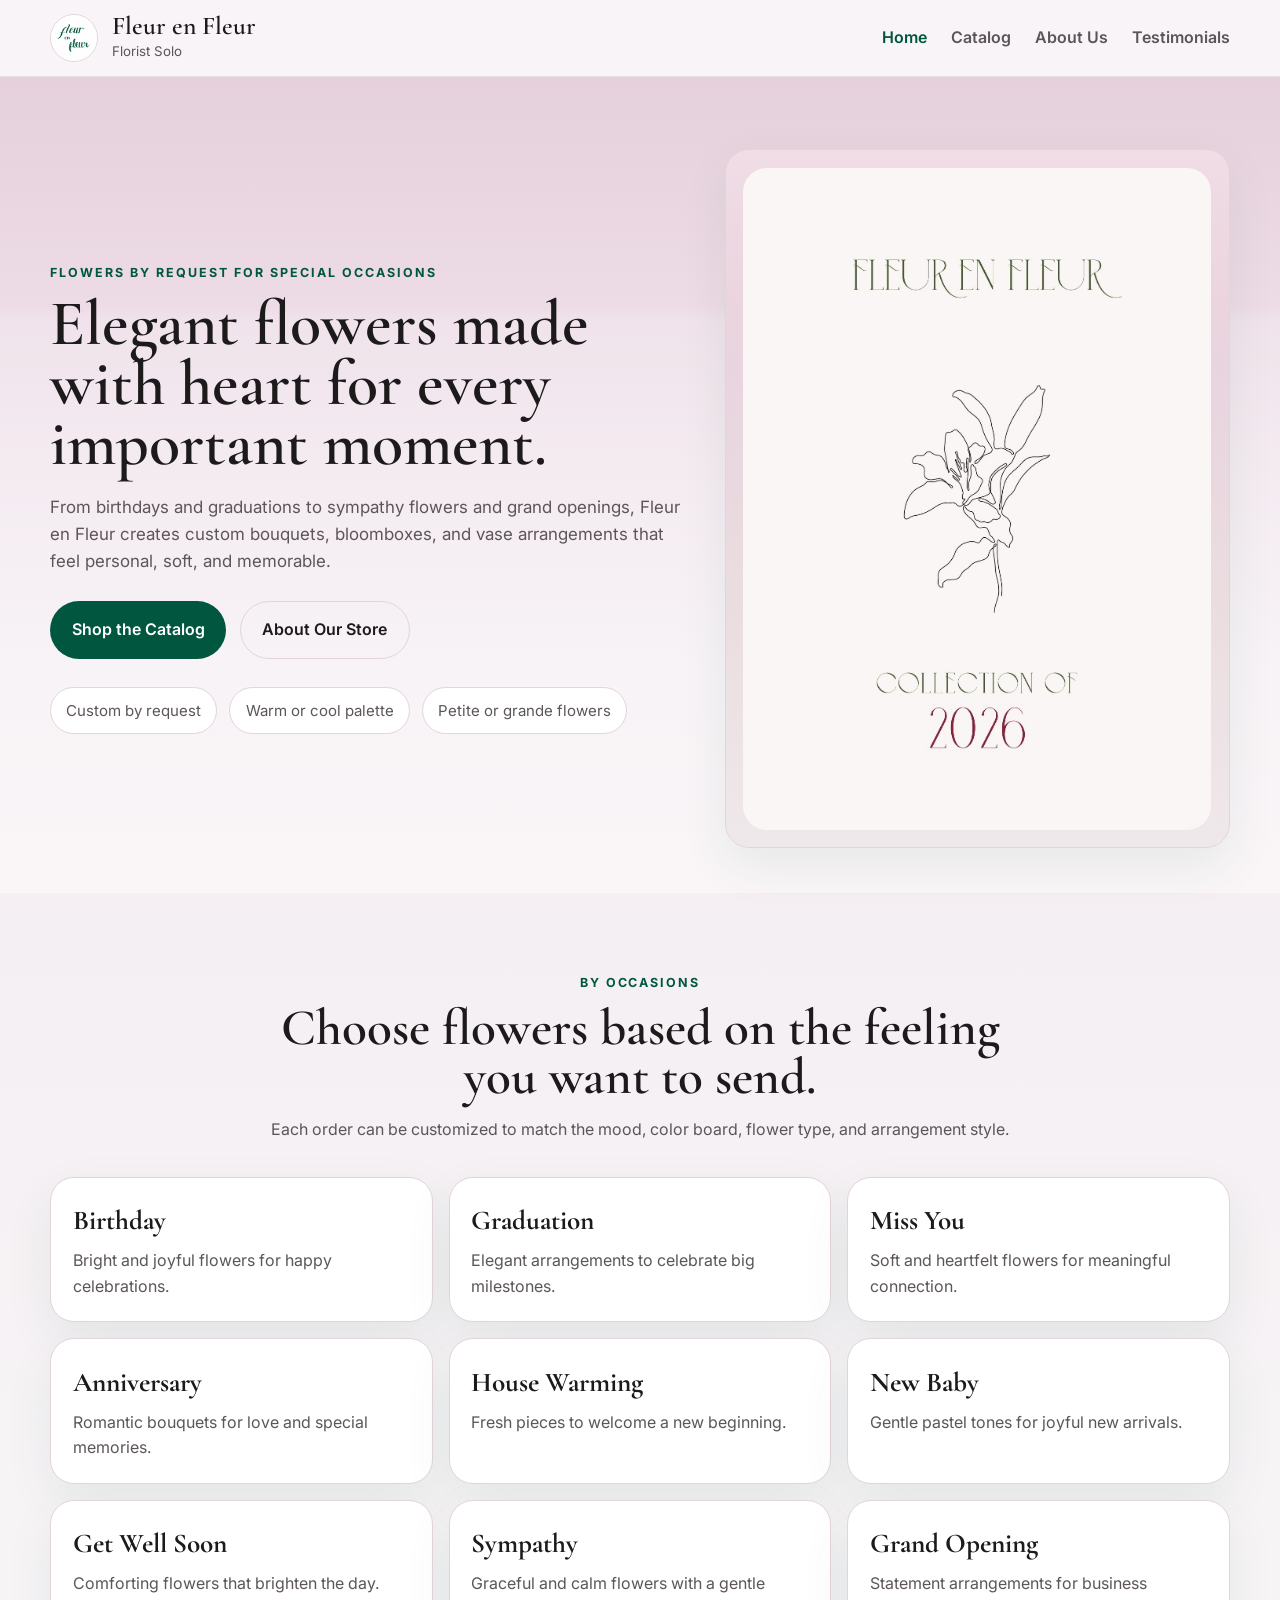
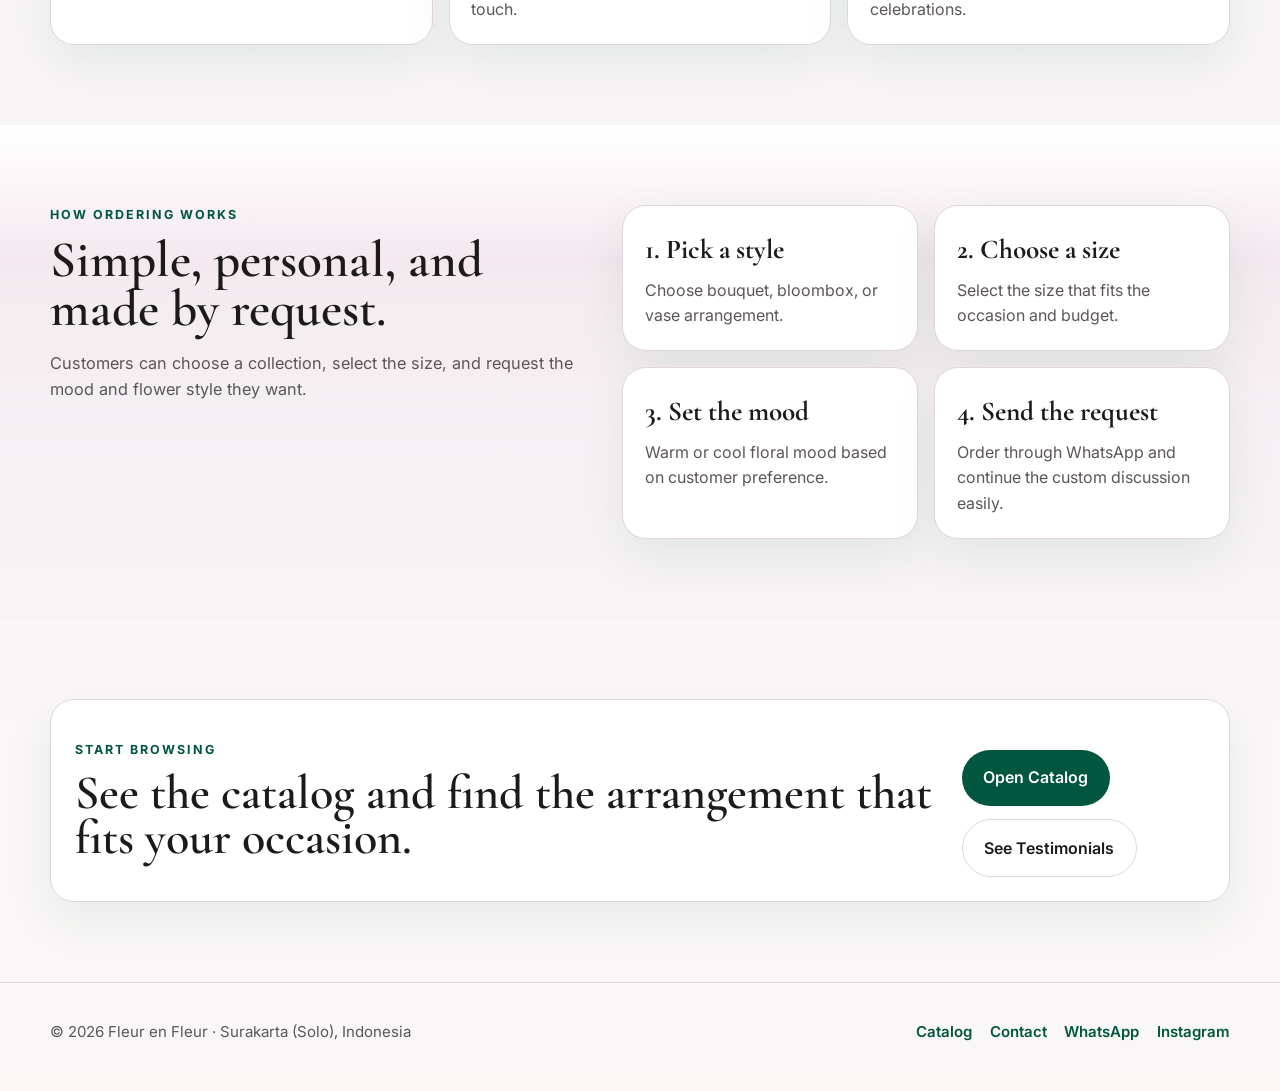
==== index.html @ d64632b1 "done" ====
<!DOCTYPE html>
<html lang="en">
<head>
  <meta charset="UTF-8" />
  <meta name="viewport" content="width=device-width, initial-scale=1.0" />
  <title>Fleur en Fleur</title>
  <meta http-equiv="refresh" content="0; url=home.html" />
  <link rel="canonical" href="home.html" />
  <script>location.replace('home.html');</script>
</head>
<body>
  <p style="font-family: system-ui, sans-serif; padding: 2rem;"><a href="home.html">Continue to Fleur en Fleur</a></p>
</body>
</html>
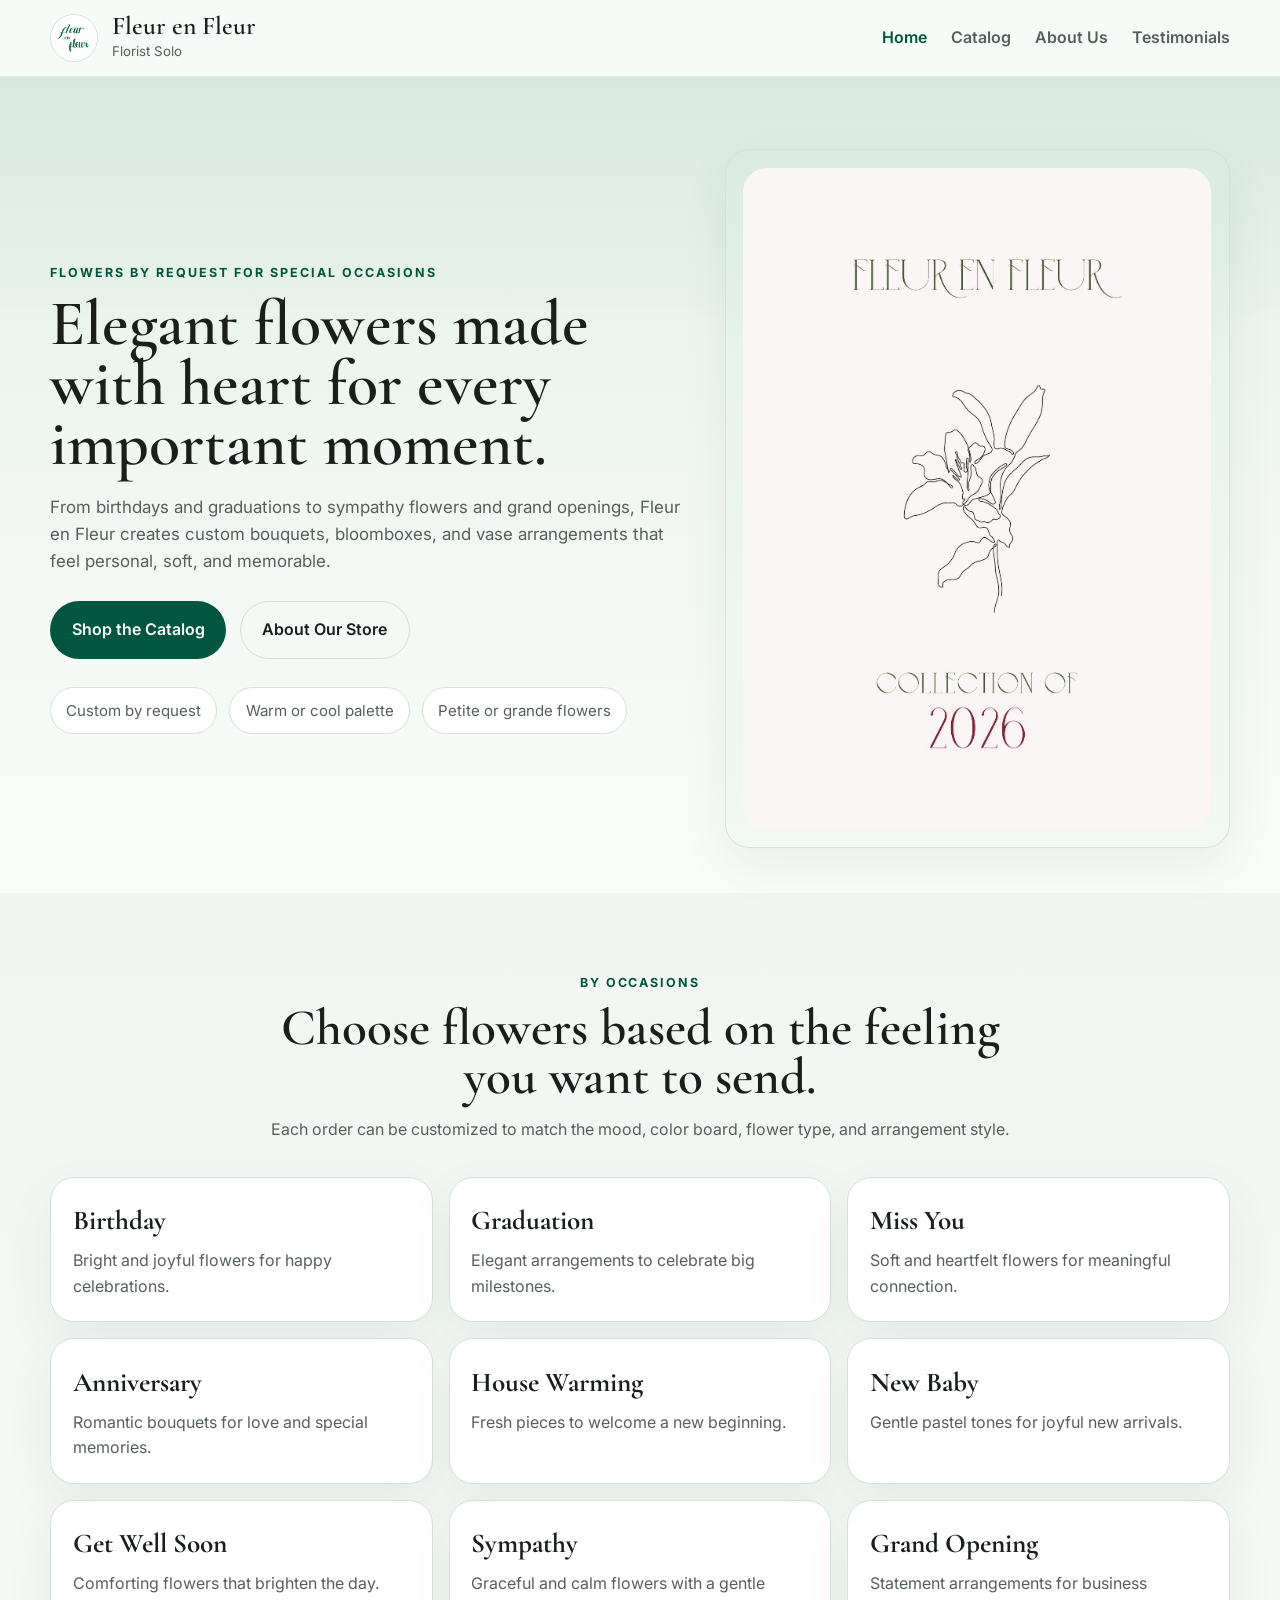
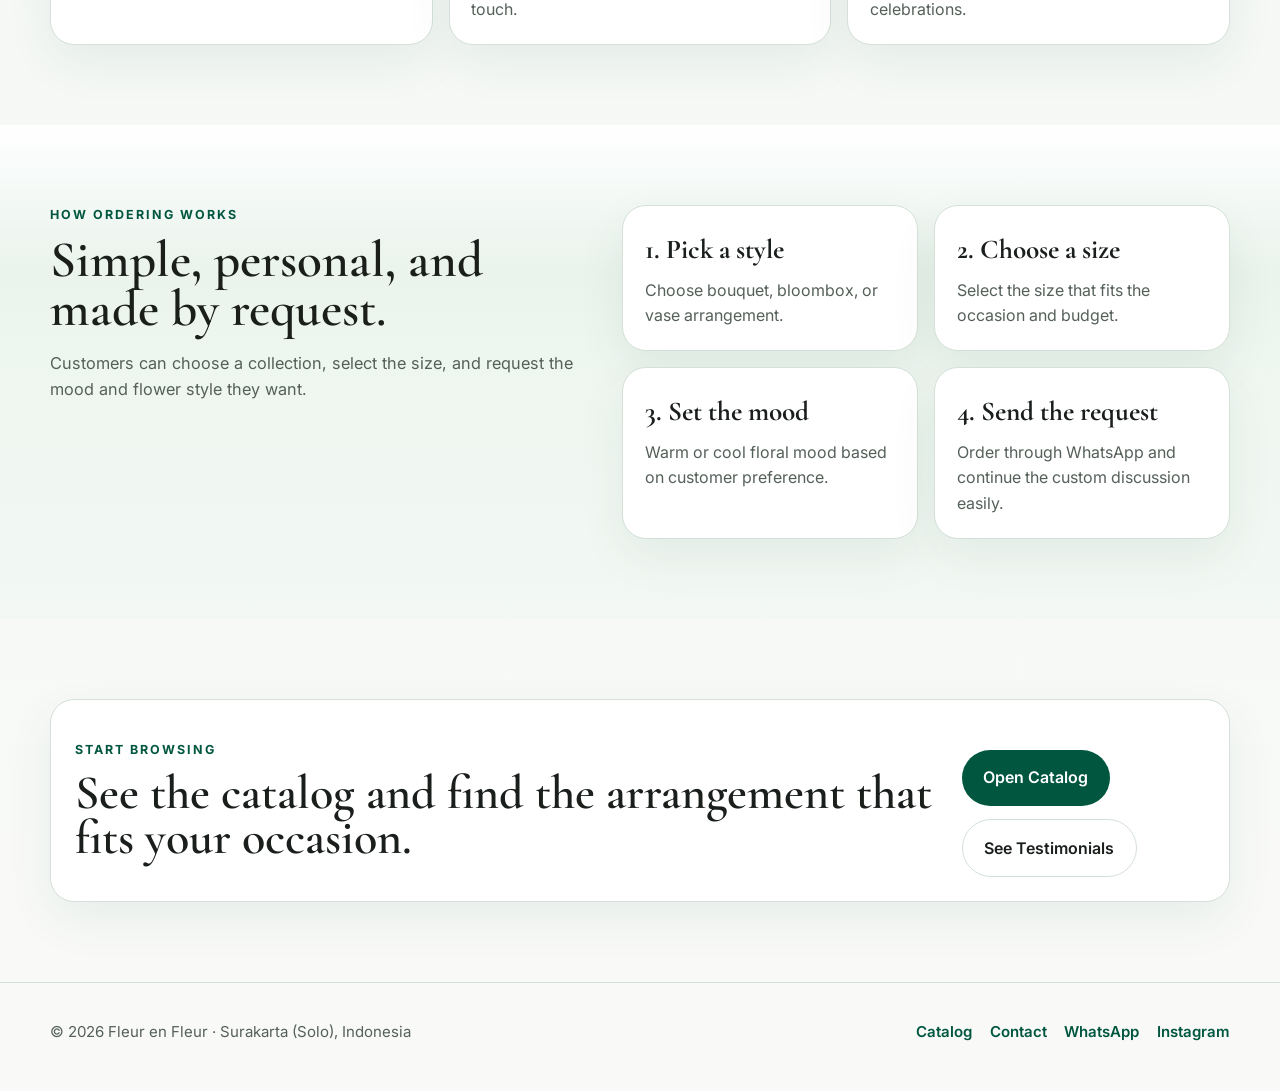
==== commit e2f8c499: "d" ====
--- a/index.html
+++ b/index.html
@@ -2,7 +2,7 @@
 <html lang="en">
 <head>
   <meta charset="UTF-8" />
-  <meta name="viewport" content="width=device-width, initial-scale=1.0" />
+  <meta name="viewport" content="width=device-width, initial-scale=1, viewport-fit=cover" />
   <title>Fleur en Fleur</title>
   <meta http-equiv="refresh" content="0; url=home.html" />
   <link rel="canonical" href="home.html" />
